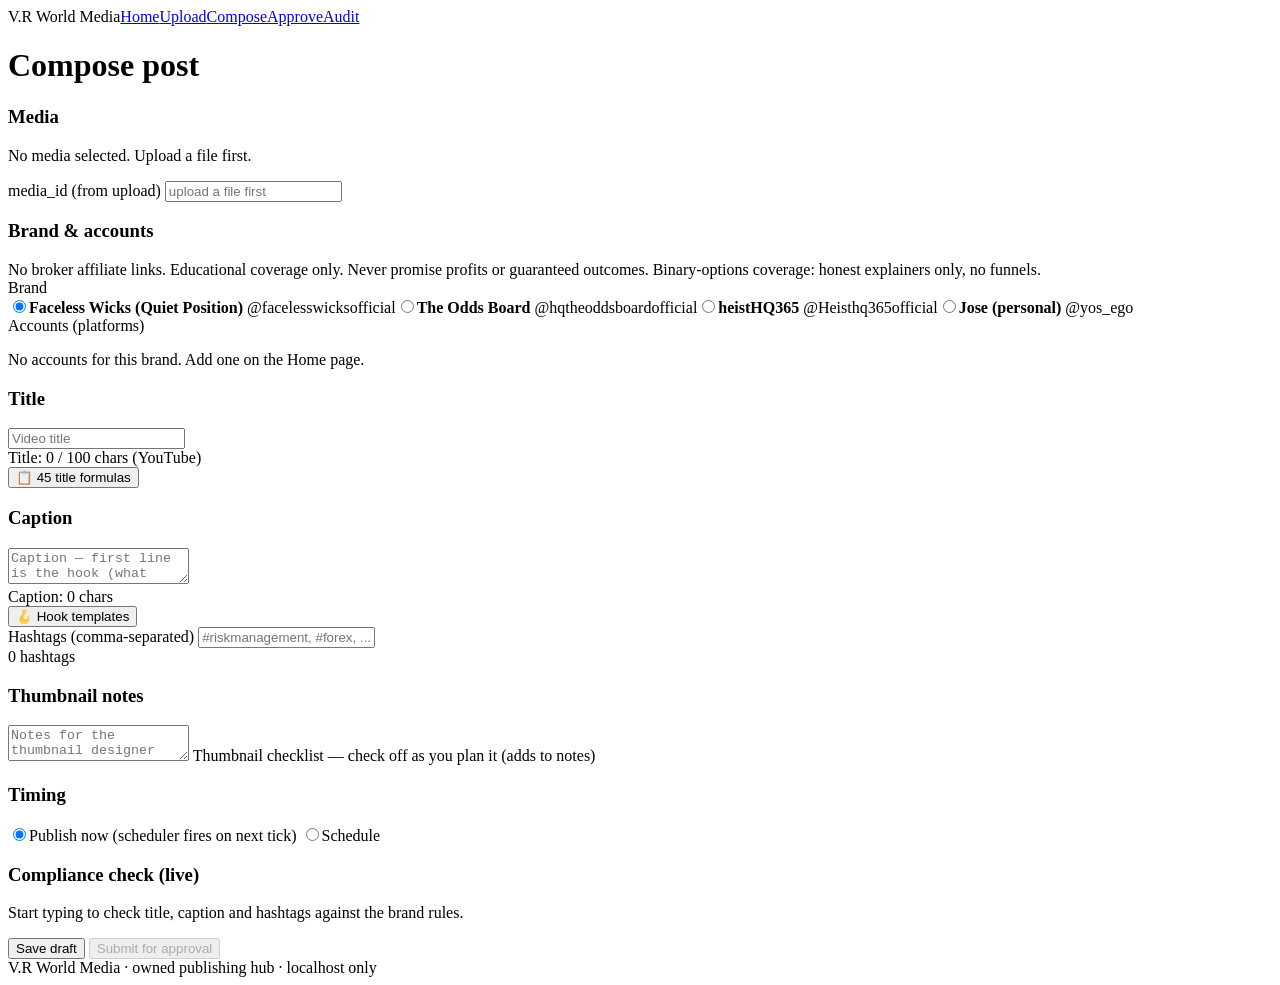
==== compose.html @ 124d6920 "updated html dashboard buttons" ====
<!DOCTYPE html>
<html lang="en">
<head>
<meta charset="utf-8">
<meta name="viewport" content="width=device-width, initial-scale=1">
<title>Compose — V.R World Media</title>
<link rel="stylesheet" href="style.css">
</head>
<body>
<nav class="nav" id="nav"></nav>

<h1>Compose post</h1>

<div class="card">
  <h3>Media</h3>
  <div id="mediaPreview"></div>
  <label for="mediaIdInput">media_id (from upload)</label>
  <input type="text" id="mediaIdInput" placeholder="upload a file first">
</div>

<div class="card">
  <h3>Brand &amp; accounts</h3>
  <div class="banner info" id="brandHintBanner"><span id="brandHint"></span></div>
  <label>Brand</label>
  <div class="checkrow" id="brandPick"></div>
  <label>Accounts (platforms)</label>
  <div id="accountPick"></div>
</div>

<div class="card">
  <h3>Title</h3>
  <input type="text" id="titleInput" placeholder="Video title">
  <div class="limit-hint" id="titleCounter"></div>
  <button class="btn" id="formulaBtn">📋 45 title formulas</button>
  <div class="picker-panel" id="formulaPanel">
    <div class="picker-tabs" id="formulaTabs"></div>
    <div id="formulaList"></div>
  </div>
</div>

<div class="card">
  <h3>Caption</h3>
  <textarea id="captionInput" placeholder="Caption — first line is the hook (what shows in search results)"></textarea>
  <div class="limit-hint" id="captionCounter"></div>
  <button class="btn" id="hookBtn">🪝 Hook templates</button>
  <div class="picker-panel" id="hookPanel"><div id="hookList"></div></div>

  <label for="hashtagInput">Hashtags (comma-separated)</label>
  <input type="text" id="hashtagInput" placeholder="#riskmanagement, #forex, ...">
  <div class="limit-hint" id="hashtagCounter"></div>
</div>

<div class="card">
  <h3>Thumbnail notes</h3>
  <textarea id="thumbNotes" placeholder="Notes for the thumbnail designer (you): composition, text, colors…"></textarea>
  <label>Thumbnail checklist — check off as you plan it (adds to notes)</label>
  <div id="thumbChecklist"></div>
</div>

<div class="card" id="heistBox" style="display:none">
  <h3>Heist compliance</h3>
  <label class="check"><input type="checkbox" id="conceptCheck">
    <span class="t"><strong>Required:</strong> this post explicitly labels concept/fan art as <code>[CONCEPT]</code> or <code>[RUMOR]</code> where needed.</span></label>
</div>

<div class="card">
  <h3>Timing</h3>
  <div class="checkrow">
    <label class="check"><input type="radio" name="timing" value="now" checked><span class="t">Publish now (scheduler fires on next tick)</span></label>
    <label class="check"><input type="radio" name="timing" value="schedule"><span class="t">Schedule</span></label>
  </div>
  <div id="scheduleBox" style="display:none">
    <label for="schedInput">Scheduled time</label>
    <input type="datetime-local" id="schedInput">
    <p class="small">YouTube uses native publishAt; TikTok, X and Instagram publish when the scheduler fires at/after this time.</p>
  </div>
</div>

<div class="card">
  <h3>Compliance check (live)</h3>
  <div id="complianceOut"><p class="small">Start typing to check title, caption and hashtags against the brand rules.</p></div>
</div>

<div class="card">
  <button class="btn primary big" id="saveBtn">Save draft</button>
  <button class="btn good big" id="submitBtn" disabled>Submit for approval</button>
  <button class="btn danger" id="deleteDraftBtn" style="display:none;margin-top:8px">Delete draft</button>
  <div id="postMsg"></div>
</div>

<footer>V.R World Media · owned publishing hub · localhost only</footer>

<script src="app.js"></script>
<script>
renderNav("compose.html");

const qs = new URLSearchParams(location.search);
let CDATA = null, ACCOUNTS = [];
let SEL_BRAND = qs.get("brand") || "";
let PRE_ACCOUNTS = (qs.get("account_ids") || "").split(",").filter(Boolean);
let DRAFT_ID = null;
let DRAFT_STATUS = null;
let SUBMITTED = false;
let LAST_BLOCKS = [];

const $ = (id) => document.getElementById(id);

/* ---------- init ---------- */
(async function init() {
  CDATA = await getComposerData();
  ACCOUNTS = await getAccounts();
  const reopenId = qs.get("post_id");
  if (reopenId) {
    await loadDraft(reopenId);
  } else if (qs.get("media_id")) {
    $("mediaIdInput").value = qs.get("media_id");
  }
  renderMediaPreview();
  renderBrandPick();
  renderChecklist();
  renderHookPicker();
  $("mediaIdInput").oninput = renderMediaPreview;
  document.querySelectorAll('input[name="timing"]').forEach(r => {
    r.onchange = () => { $("scheduleBox").style.display = r.value === "schedule" && r.checked ? "block" : "none"; };
  });
  ["titleInput", "captionInput", "hashtagInput"].forEach(id => {
    $(id).addEventListener("input", debounce(runChecks, 600));
  });
  $("formulaBtn").onclick = () => { $("formulaPanel").classList.toggle("open"); renderFormulaPicker(); };
  $("hookBtn").onclick = () => $("hookPanel").classList.toggle("open");
  $("conceptCheck") && ($("conceptCheck").onchange = runChecks);
  $("saveBtn").onclick = saveDraft;
  $("submitBtn").onclick = submitForApproval;
  $("deleteDraftBtn").onclick = deleteLoadedDraft;
  updateDeleteBtn();
  runChecks();
})();

function renderMediaPreview() {
  const fname = qs.get("filename") || "";
  const mid = $("mediaIdInput").value.trim();
  if (fname) {
    $("mediaPreview").innerHTML = mediaPreviewHTML(fname) +
      '<p class="small">media_id: <strong>' + esc(mid) + "</strong></p>";
  } else {
    $("mediaPreview").innerHTML = mid
      ? '<p class="small">media_id: <strong>' + esc(mid) + "</strong> (no preview filename passed)</p>"
      : '<p class="small">No media selected. Upload a file first.</p>';
  }
}

function selectedAccounts() {
  return [...document.querySelectorAll(".caccount:checked")].map(c => c.value);
}
function selectedPlatforms() {
  const ids = selectedAccounts();
  return [...new Set(ACCOUNTS.filter(a => ids.includes(String(a.id))).map(a => a.platform))];
}

/* ---------- brand & accounts ---------- */
function renderBrandPick() {
  const brands = [...new Set(ACCOUNTS.map(a => a.brand))].filter(b => BRANDS[b]);
  const options = brands.length ? brands : Object.keys(BRANDS);
  if (!options.includes(SEL_BRAND)) SEL_BRAND = options[0] || "";
  $("brandPick").innerHTML = options.map(b =>
    '<label class="check"><input type="radio" name="cbrand" value="' + esc(b) + '"' + (b === SEL_BRAND ? " checked" : "") + ">" +
    '<span class="t"><strong>' + esc(brandLabel(b)) + "</strong> " + esc(BRANDS[b].handle) + "</span></label>"
  ).join("");
  document.querySelectorAll('input[name="cbrand"]').forEach(r => {
    r.onchange = () => { SEL_BRAND = r.value; renderAccountPick(); renderFormulaPicker(); runChecks(); };
  });
  const pre = PRE_ACCOUNTS;
  renderAccountPick(pre);
  updateBrandUI();
}
function renderAccountPick(pre) {
  const list = ACCOUNTS.filter(a => a.brand === SEL_BRAND);
  const el = $("accountPick");
  if (!list.length) { el.innerHTML = '<p class="small">No accounts for this brand. Add one on the Home page.</p>'; return; }
  el.innerHTML = list.map(a =>
    '<label class="check"><input type="checkbox" class="caccount" value="' + esc(a.id) + '"' +
    ((pre || []).includes(String(a.id)) ? " checked" : "") + ">" +
    '<span class="t"><strong>' + esc(a.display_name || a.id) + "</strong> — " + esc(platformLabel(a.platform)) + "</span></label>"
  ).join("");
  el.querySelectorAll(".caccount").forEach(c => c.onchange = runChecks);
}
function updateBrandUI() {
  $("brandHint").textContent = BRAND_HINTS[SEL_BRAND] || "";
  const isHeist = SEL_BRAND === "heist";
  $("heistBox").style.display = isHeist ? "block" : "none";
  renderFormulaPicker();
}

/* ---------- platform limit hints + counters ---------- */
function renderCounters() {
  const limits = (CDATA && CDATA.platform_limits) || {};
  const plats = selectedPlatforms();
  // caption
  const capLen = $("captionInput").value.length;
  const capMax = Math.min(...plats.map(p => (limits[p] || {}).caption_max || Infinity));
  const cc = $("captionCounter");
  cc.textContent = "Caption: " + capLen + (capMax !== Infinity ? " / " + capMax + " chars (" + plats.join(", ") + ")" : " chars");
  cc.className = "limit-hint" + (capMax !== Infinity && capLen > capMax ? " over" : (capMax !== Infinity && capLen > capMax * 0.9 ? " warn" : ""));
  // title
  const tLen = $("titleInput").value.length;
  const tMax = (limits.youtube || {}).title_max || 100;
  const tc = $("titleCounter");
  tc.textContent = "Title: " + tLen + " / " + tMax + " chars (YouTube)";
  tc.className = "limit-hint" + (tLen > tMax ? " over" : tLen > tMax * 0.9 ? " warn" : "");
  // hashtags
  const tags = parseTags();
  const hc = $("hashtagCounter");
  let note = tags.length + " hashtag" + (tags.length === 1 ? "" : "s");
  let cls = "limit-hint";
  if (plats.includes("tiktok")) {
    const max = ((limits.tiktok || {}).hashtags_max) || 100;
    note += " · TikTok max " + max;
    if (tags.length > max) { note += " — OVER (block)"; cls += " over"; }
  }
  if (plats.includes("x")) {
    const rec = ((limits.x || {}).hashtags_recommended_max) || 4;
    note += " · X recommended ≤ " + rec;
    if (tags.length > rec) { note += " — over (warning)"; cls += " warn"; }
  }
  if (plats.includes("youtube")) note += " · YouTube: 3–5 in description max";
  hc.textContent = note;
  hc.className = cls;
}
function parseTags() {
  return $("hashtagInput").value.split(/[,\s]+/).map(t => t.trim()).filter(Boolean);
}

/* ---------- pickers ---------- */
function renderFormulaPicker() {
  if (!$("formulaPanel").classList.contains("open")) return;
  const all = (CDATA && CDATA.title_formulas) || [];
  const tabs = $("formulaTabs");
  const tabBrands = [["_all", "All 45"], ...Object.keys(FORMULA_BRAND_RANGES).map(b => [b, brandLabel(b)])];
  tabs.innerHTML = tabBrands.map(([b, l]) => '<button data-b="' + b + '">' + esc(l) + "</button>").join("");
  const list = $("formulaList");
  function show(b) {
    const items = b === "_all" ? all : formulasFor(b, all);
    list.innerHTML = items.map(t =>
      '<button class="picker-item" data-t="' + esc(t) + '">' + esc(t) + "</button>").join("");
    list.querySelectorAll(".picker-item").forEach(btn => {
      btn.onclick = () => insertAtCursor($("titleInput"), btn.dataset.t);
    });
    tabs.querySelectorAll("button").forEach(x => x.classList.toggle("on", x.dataset.b === b));
  }
  tabs.querySelectorAll("button").forEach(x => x.onclick = () => show(x.dataset.b));
  show(SEL_BRAND && FORMULA_BRAND_RANGES[SEL_BRAND] ? SEL_BRAND : "_all");
}
function renderHookPicker() {
  const hooks = (CDATA && CDATA.hook_templates) || [];
  $("hookList").innerHTML = hooks.map(h =>
    '<button class="picker-item" data-h="' + esc(h) + '">' + esc(h) + "</button>").join("");
  $("hookList").querySelectorAll(".picker-item").forEach(btn => {
    btn.onclick = () => insertAtCursor($("captionInput"), btn.dataset.h + " ");
  });
}
function insertAtCursor(field, text) {
  const s = field.selectionStart == null ? field.value.length : field.selectionStart;
  const e = field.selectionEnd == null ? field.value.length : field.selectionEnd;
  field.value = field.value.slice(0, s) + text + field.value.slice(e);
  field.focus();
  field.selectionStart = field.selectionEnd = s + text.length;
  field.dispatchEvent(new Event("input"));
}

/* ---------- thumbnail checklist ---------- */
function renderChecklist() {
  const items = (CDATA && CDATA.thumbnail_checklist) || [];
  const el = $("thumbChecklist");
  el.innerHTML = items.map((t, i) =>
    '<label class="check"><input type="checkbox" class="tcheck" data-i="' + i + '">' +
    '<span class="t">' + esc(t) + "</span></label>").join("");
  el.querySelectorAll(".tcheck").forEach(cb => {
    cb.onchange = () => {
      const line = "- [x] " + items[Number(cb.dataset.i)];
      const ta = $("thumbNotes");
      if (cb.checked) {
        if (!ta.value.includes(line)) ta.value = (ta.value.trim() ? ta.value.trim() + "\n" : "") + line;
      } else {
        ta.value = ta.value.split("\n").filter(l => l !== line).join("\n");
      }
    };
  });
}

/* ---------- live compliance ---------- */
async function runChecks() {
  renderCounters();
  const title = $("titleInput").value;
  const caption = $("captionInput").value;
  const tags = parseTags();
  const out = $("complianceOut");
  if (!SEL_BRAND) { out.innerHTML = '<p class="small">Pick a brand first.</p>'; return; }
  let blocks = [], warnings = [];
  try {
    const r = await post("/api/compliance/check", { brand: SEL_BRAND, title, caption, hashtags: tags });
    blocks = r.blocks || []; warnings = r.warnings || [];
  } catch (e) {
    out.innerHTML = '<div class="banner amber">Compliance service unreachable: ' + esc(e.message) + "</div>";
  }
  LAST_BLOCKS = blocks;
  let html = "";
  if (blocks.length) {
    html += '<div class="banner red"><span class="rule">⛔ ' + blocks.length + " block" + (blocks.length > 1 ? "s" : "") + " — submit disabled:</span><ul class='findings'>" +
      blocks.map(b => "<li><strong>" + esc(b.rule || "") + ":</strong> " + esc(b.message || "") + "</li>").join("") + "</ul></div>";
  }
  if (warnings.length) {
    html += '<div class="banner amber"><span class="rule">⚠️ ' + warnings.length + " warning" + (warnings.length > 1 ? "s" : "") + " — submit still allowed:</span><ul class='findings'>" +
      warnings.map(w => "<li><strong>" + esc(w.rule || "") + ":</strong> " + esc(w.message || "") + "</li>").join("") + "</ul></div>";
  }
  if (!blocks.length && !warnings.length && (title || caption)) {
    html += '<div class="banner green">✔ Clean — no blocks or warnings.</div>';
  }
  if (!title && !caption) html = '<p class="small">Start typing to check title, caption and hashtags against the brand rules.</p>';
  out.innerHTML = html;
  updateSubmitState();
}
function updateSubmitState() {
  const heistBlock = SEL_BRAND === "heist" && !($("conceptCheck") && $("conceptCheck").checked);
  $("submitBtn").disabled = !DRAFT_ID || SUBMITTED || LAST_BLOCKS.length > 0 || heistBlock;
  $("saveBtn").textContent = DRAFT_ID ? "Save as new draft" : "Save draft";
}
function updateDeleteBtn() {
  const show = !!DRAFT_ID && !SUBMITTED && DRAFT_STATUS === "draft";
  $("deleteDraftBtn").style.display = show ? "" : "none";
}

/* ---------- reopen saved draft (?post_id=) ---------- */
async function loadDraft(postId) {
  const msg = $("postMsg");
  try {
    const p = await get("/api/posts/" + encodeURIComponent(postId));
    DRAFT_ID = p.id;
    SUBMITTED = false;
    $("mediaIdInput").value = p.media_id != null ? String(p.media_id) : "";
    SEL_BRAND = postBrand(p) || SEL_BRAND;
    PRE_ACCOUNTS = p.account_id != null ? [String(p.account_id)] : [];
    $("titleInput").value = p.title || "";
    $("captionInput").value = p.caption || "";
    $("hashtagInput").value = (p.hashtags || []).join(", ");
    $("thumbNotes").value = p.thumbnail_notes || "";
    if (p.scheduled_at) {
      document.querySelector('input[name="timing"][value="schedule"]').checked = true;
      $("scheduleBox").style.display = "block";
      $("schedInput").value = String(p.scheduled_at).slice(0, 16);
    }
    if (p.labels_concept_art && $("conceptCheck")) $("conceptCheck").checked = true;
    const st = p.status || "draft";
    DRAFT_STATUS = st;
    msg.innerHTML = st === "draft"
      ? '<div class="banner info">Reopened draft <strong>post #' + esc(String(p.id)) + "</strong> — review and submit.</div>"
      : '<div class="banner amber">Post #' + esc(String(p.id)) + " is already <strong>" + esc(st) +
        "</strong> — saving here creates a new draft.</div>";
  } catch (e) {
    DRAFT_ID = null;
    DRAFT_STATUS = null;
    msg.innerHTML = '<div class="banner red">⚠️ Could not load draft #' + esc(String(postId)) + ": " +
      esc(e.message) + "</div>";
  }
  updateSubmitState();
  updateDeleteBtn();
}

/* ---------- save & submit ---------- */
async function saveDraft() {
  const msg = $("postMsg");
  msg.innerHTML = "";
  const media_id = $("mediaIdInput").value.trim();
  const account_ids = selectedAccounts();
  if (!media_id) { msg.innerHTML = '<p class="error">media_id is required — upload a file first.</p>'; return; }
  if (!account_ids.length) { msg.innerHTML = '<p class="error">Pick at least one account.</p>'; return; }
  if (!$("titleInput").value.trim()) { msg.innerHTML = '<p class="error">Title is required.</p>'; return; }
  let scheduled_at = null;
  const timing = document.querySelector('input[name="timing"]:checked').value;
  if (timing === "schedule") {
    const v = $("schedInput").value;
    if (!v) { msg.innerHTML = '<p class="error">Pick a scheduled time, or choose “Publish now”.</p>'; return; }
    scheduled_at = new Date(v).toISOString();
  }
  const body = {
    media_id,
    account_ids,
    title: $("titleInput").value.trim(),
    caption: $("captionInput").value,
    hashtags: parseTags(),
    thumbnail_notes: $("thumbNotes").value,
    scheduled_at,
    labels_concept_art: SEL_BRAND === "heist" ? !!($("conceptCheck") && $("conceptCheck").checked) : false
  };
  $("saveBtn").disabled = true;
  try {
    const postData = await post("/api/posts", body);
    const created = (postData.posts && postData.posts[0]) || postData;
    DRAFT_ID = created.id;
    DRAFT_STATUS = created.status || "draft";
    SUBMITTED = false;
    msg.innerHTML = '<div class="banner green">Draft saved — post #' + esc(String(DRAFT_ID)) + " (" + esc(created.status || "draft") + "). Now review compliance and submit.</div>";
    await runChecks();
  } catch (e) { msg.innerHTML = '<p class="error">' + esc(e.message) + "</p>"; }
  $("saveBtn").disabled = false;
  updateSubmitState();
  updateDeleteBtn();
}

async function submitForApproval() {
  if (!DRAFT_ID) return;
  const msg = $("postMsg");
  $("submitBtn").disabled = true;
  try {
    const r = await post("/api/posts/" + encodeURIComponent(DRAFT_ID) + "/submit", {});
    const errs = r.errors || r.blocks || [];
    if (errs.length) {
      msg.innerHTML = '<div class="banner red"><span class="rule">⛔ Submit blocked — staying on draft:</span><ul class="findings">' +
        errs.map(e => "<li><strong>" + esc(e.rule || "") + ":</strong> " + esc(e.message || "") + "</li>").join("") +
        "</ul></div>";
      await runChecks();
    } else {
      const warnCount = (r.warnings || []).length;
      SUBMITTED = true;
      msg.innerHTML = '<div class="banner green">✔ Submitted for approval — post #' + esc(String(DRAFT_ID)) +
        " is now <strong>pending_approval</strong>" + (warnCount ? " with " + warnCount + " warning(s) on file" : "") +
        '. Review it in <a href="approve.html">Approve</a>.</div>';
      $("submitBtn").disabled = true;
    }
  } catch (e) {
    // 422 from /submit carries {errors:[...]} — render the blocks, not raw JSON.
    let html = '<p class="error">' + esc(e.message) + "</p>";
    try {
      const data = JSON.parse(e.message);
      const errs = data.errors || data.blocks || [];
      if (errs.length) {
        html = '<div class="banner red"><span class="rule">⛔ Submit blocked — staying on draft:</span><ul class="findings">' +
          errs.map(x => "<li><strong>" + esc(x.rule || "") + ":</strong> " + esc(x.message || "") + "</li>").join("") +
          "</ul></div>";
      }
    } catch (_) { /* not JSON — keep the raw message */ }
    msg.innerHTML = html;
    await runChecks();
  }
  updateSubmitState();
  updateDeleteBtn();
}

async function deleteLoadedDraft() {
  if (!DRAFT_ID) return;
  if (!confirm("Delete this draft? This cannot be undone.")) return;
  const msg = $("postMsg");
  try {
    await del("/api/posts/" + encodeURIComponent(DRAFT_ID));
    DRAFT_ID = null;
    DRAFT_STATUS = null;
    SUBMITTED = false;
    $("mediaIdInput").value = "";
    $("titleInput").value = "";
    $("captionInput").value = "";
    $("hashtagInput").value = "";
    $("thumbNotes").value = "";
    $("schedInput").value = "";
    document.querySelector('input[name="timing"][value="now"]').checked = true;
    $("scheduleBox").style.display = "none";
    if ($("conceptCheck")) $("conceptCheck").checked = false;
    renderMediaPreview();
    msg.innerHTML = '<div class="banner green">✔ Draft deleted.</div>';
  } catch (e) {
    msg.innerHTML = '<p class="error">Delete failed: ' + esc(e.message) + "</p>";
  }
  updateSubmitState();
  updateDeleteBtn();
}
</script>
</body>
</html>
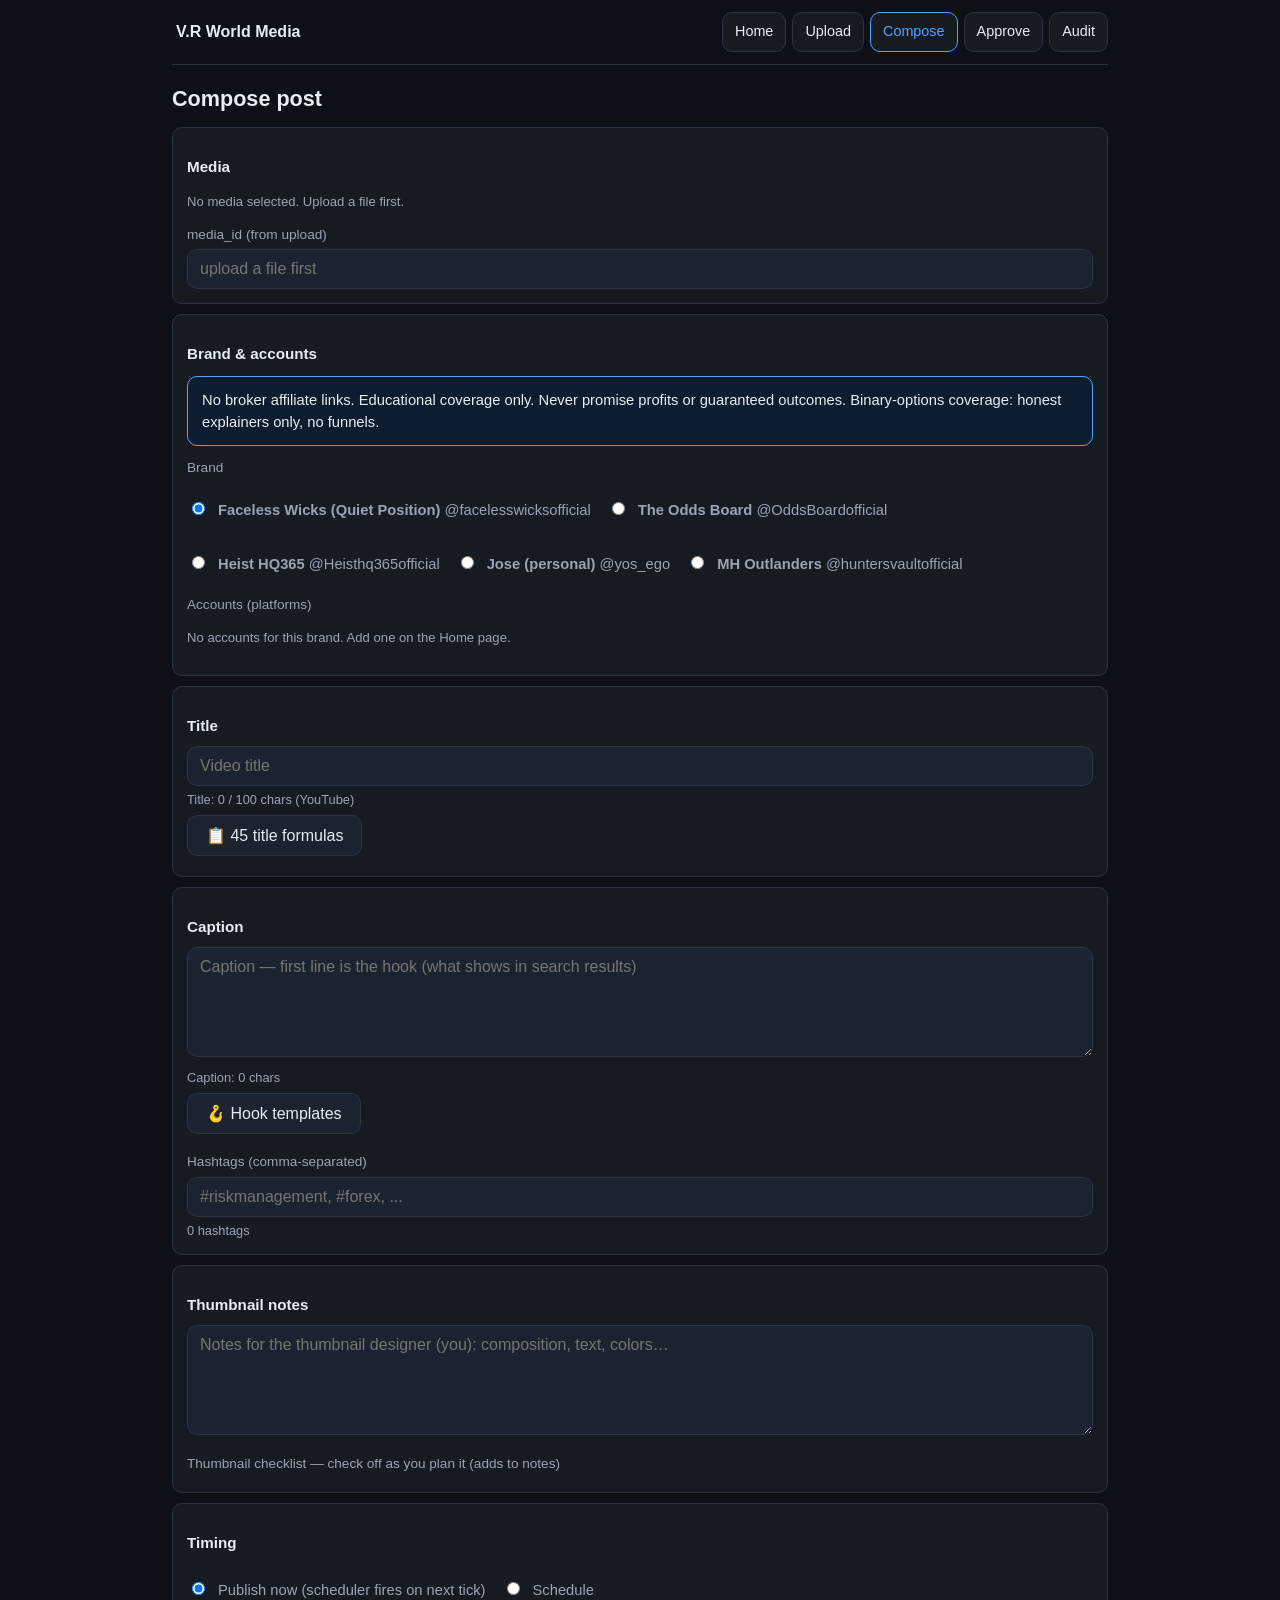
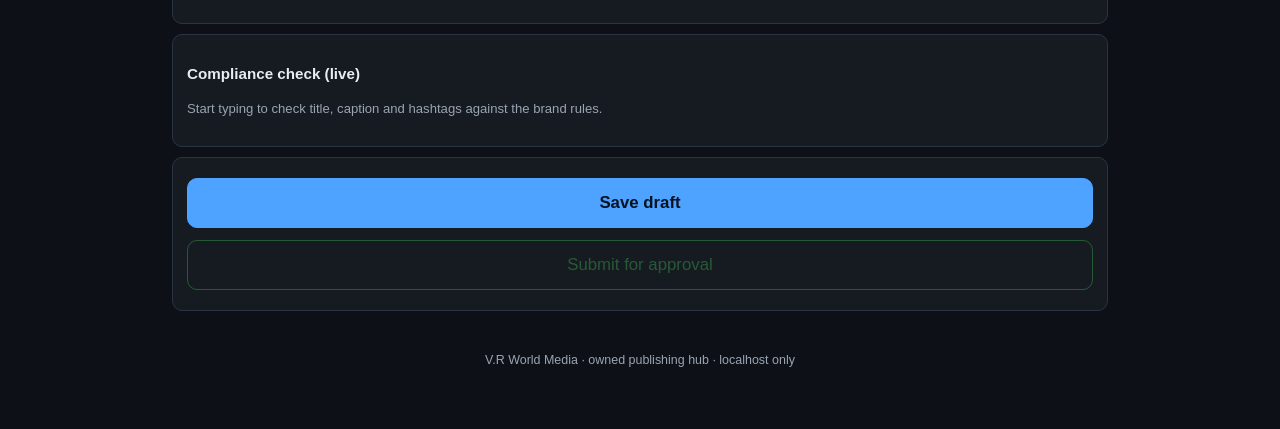
==== commit f54955b5: "Template cleanup: meta platforms + Pack #2 + Pack #3, dedupe app.js" ====
--- a/compose.html
+++ b/compose.html
@@ -4,7 +4,7 @@
 <meta charset="utf-8">
 <meta name="viewport" content="width=device-width, initial-scale=1">
 <title>Compose — V.R World Media</title>
-<link rel="stylesheet" href="style.css">
+<link rel="stylesheet" href="css/styles.css">
 </head>
 <body>
 <nav class="nav" id="nav"></nav>
@@ -73,6 +73,7 @@
     <label for="schedInput">Scheduled time</label>
     <input type="datetime-local" id="schedInput">
     <p class="small">YouTube uses native publishAt; TikTok, X and Instagram publish when the scheduler fires at/after this time.</p>
+    <p class="small" id="rotationHint"></p>
   </div>
 </div>
 
@@ -90,7 +91,7 @@
 
 <footer>V.R World Media · owned publishing hub · localhost only</footer>
 
-<script src="app.js"></script>
+<script src="js/app.js"></script>
 <script>
 renderNav("compose.html");
 
@@ -121,8 +122,12 @@
   renderHookPicker();
   $("mediaIdInput").oninput = renderMediaPreview;
   document.querySelectorAll('input[name="timing"]').forEach(r => {
-    r.onchange = () => { $("scheduleBox").style.display = r.value === "schedule" && r.checked ? "block" : "none"; };
+    r.onchange = () => {
+      $("scheduleBox").style.display = r.value === "schedule" && r.checked ? "block" : "none";
+      updateRotationHint();
+    };
   });
+  $("schedInput").addEventListener("change", () => { updateRotationHint(); runChecks(); });
   ["titleInput", "captionInput", "hashtagInput"].forEach(id => {
     $(id).addEventListener("input", debounce(runChecks, 600));
   });
@@ -167,7 +172,7 @@
     '<span class="t"><strong>' + esc(brandLabel(b)) + "</strong> " + esc(BRANDS[b].handle) + "</span></label>"
   ).join("");
   document.querySelectorAll('input[name="cbrand"]').forEach(r => {
-    r.onchange = () => { SEL_BRAND = r.value; renderAccountPick(); renderFormulaPicker(); runChecks(); };
+    r.onchange = () => { SEL_BRAND = r.value; renderAccountPick(); renderFormulaPicker(); runChecks(); updateRotationHint(); };
   });
   const pre = PRE_ACCOUNTS;
   renderAccountPick(pre);
@@ -297,7 +302,15 @@
   if (!SEL_BRAND) { out.innerHTML = '<p class="small">Pick a brand first.</p>'; return; }
   let blocks = [], warnings = [];
   try {
-    const r = await post("/api/compliance/check", { brand: SEL_BRAND, title, caption, hashtags: tags });
+    const payload = { brand: SEL_BRAND, title, caption, hashtags: tags };
+    if (selectedPlatforms().includes("youtube")) {
+      payload.platform = "youtube";
+      const timing = document.querySelector('input[name="timing"]:checked');
+      if (timing && timing.value === "schedule" && $("schedInput").value) {
+        payload.scheduled_at = new Date($("schedInput").value).toISOString();
+      }
+    }
+    const r = await post("/api/compliance/check", payload);
     blocks = r.blocks || []; warnings = r.warnings || [];
   } catch (e) {
     out.innerHTML = '<div class="banner amber">Compliance service unreachable: ' + esc(e.message) + "</div>";
@@ -319,6 +332,25 @@
   out.innerHTML = html;
   updateSubmitState();
 }
+/* ---------- rotation window hint ---------- */
+async function updateRotationHint() {
+  const el = $("rotationHint");
+  if (!el) return;
+  const timing = document.querySelector('input[name="timing"]:checked');
+  if (!SEL_BRAND || !timing || timing.value !== "schedule" || !$("schedInput").value) {
+    el.textContent = "";
+    return;
+  }
+  try {
+    const r = await get("/api/rotation/windows?brand=" + encodeURIComponent(SEL_BRAND) +
+      "&date=" + encodeURIComponent($("schedInput").value.slice(0, 10)));
+    el.textContent = r.exempt
+      ? "No YouTube rotation set for this brand — any time is fine."
+      : "YouTube rotation — cycle day " + r.cycle_day + ": windows " + r.windows_pt.join(" and ") +
+        " PT (±" + r.grace_minutes + " min grace). Off-window times warn at submit/approve, never block.";
+  } catch (e) { el.textContent = ""; }
+}
+
 function updateSubmitState() {
   const heistBlock = SEL_BRAND === "heist" && !($("conceptCheck") && $("conceptCheck").checked);
   $("submitBtn").disabled = !DRAFT_ID || SUBMITTED || LAST_BLOCKS.length > 0 || heistBlock;
@@ -363,6 +395,7 @@
   }
   updateSubmitState();
   updateDeleteBtn();
+  updateRotationHint();
 }
 
 /* ---------- save & submit ---------- */
--- a/css/styles.css
+++ b/css/styles.css
@@ -0,0 +1,169 @@
+/* V.R World Media — posting dashboard. Dark, mobile-first, no frameworks. */
+:root {
+  --bg: #0d1117;
+  --panel: #161b22;
+  --panel2: #1c2330;
+  --line: #2a3442;
+  --text: #e6edf3;
+  --dim: #9aa4b2;
+  --accent: #4da3ff;
+  --green: #3fb950;
+  --red: #f85149;
+  --amber: #d29922;
+  --radius: 10px;
+}
+* { box-sizing: border-box; }
+html { -webkit-text-size-adjust: 100%; }
+body {
+  margin: 0; background: var(--bg); color: var(--text);
+  font-family: -apple-system, BlinkMacSystemFont, "Segoe UI", Roboto, Helvetica, Arial, sans-serif;
+  font-size: 16px; line-height: 1.5;
+  max-width: 960px; margin: 0 auto; padding: 0 12px 60px;
+}
+h1 { font-size: 1.35rem; margin: 18px 0 12px; }
+h2 { font-size: 1.05rem; margin: 22px 0 10px; color: var(--text); }
+h3 { font-size: .95rem; margin: 14px 0 8px; }
+a { color: var(--accent); }
+.small { font-size: .82rem; color: var(--dim); }
+.muted { color: var(--dim); }
+
+/* top nav */
+.nav {
+  display: flex; flex-wrap: wrap; gap: 6px;
+  padding: 12px 0; border-bottom: 1px solid var(--line);
+  position: sticky; top: 0; background: var(--bg); z-index: 10;
+}
+.nav a {
+  text-decoration: none; color: var(--text);
+  background: var(--panel); border: 1px solid var(--line);
+  padding: 8px 12px; border-radius: var(--radius); font-size: .9rem;
+}
+.nav a.active { border-color: var(--accent); color: var(--accent); }
+.nav .brand { font-weight: 700; margin-right: auto; background: none; border: none; padding: 8px 4px; }
+
+/* cards & panels */
+.card {
+  background: var(--panel); border: 1px solid var(--line);
+  border-radius: var(--radius); padding: 14px; margin: 10px 0;
+}
+.card.tight { padding: 10px 12px; }
+.row { display: flex; flex-wrap: wrap; gap: 10px; align-items: center; }
+.spread { justify-content: space-between; }
+.grid { display: grid; gap: 10px; }
+@media (min-width: 640px) { .grid.cols2 { grid-template-columns: 1fr 1fr; } .grid.cols3 { grid-template-columns: 1fr 1fr 1fr; } }
+
+/* linked post cards (drafts reopen in the composer) */
+.post-link { color: inherit; text-decoration: none; display: block; }
+.post-link .card { transition: border-color .15s; margin: 10px 0; }
+.post-link:hover .card, .post-link:focus-visible .card { border-color: var(--accent); }
+
+/* status pills */
+.pill {
+  display: inline-block; padding: 2px 10px; border-radius: 999px;
+  font-size: .78rem; font-weight: 600; border: 1px solid var(--line);
+  background: var(--panel2); text-transform: uppercase; letter-spacing: .03em;
+}
+.pill.draft { color: var(--dim); }
+.pill.pending_approval { color: var(--amber); border-color: var(--amber); }
+.pill.approved { color: var(--accent); border-color: var(--accent); }
+.pill.scheduled { color: #a371f7; border-color: #a371f7; }
+.pill.published { color: var(--green); border-color: var(--green); }
+.pill.failed { color: var(--red); border-color: var(--red); }
+
+/* status count cards */
+.stat-grid { display: grid; grid-template-columns: repeat(3, 1fr); gap: 8px; margin: 10px 0; }
+.stat {
+  background: var(--panel); border: 1px solid var(--line); border-radius: var(--radius);
+  padding: 10px; text-align: center;
+}
+.stat .n { font-size: 1.5rem; font-weight: 700; }
+.stat .l { font-size: .75rem; color: var(--dim); text-transform: uppercase; letter-spacing: .04em; }
+
+/* forms */
+label { display: block; font-size: .85rem; color: var(--dim); margin: 12px 0 4px; }
+input[type="text"], input[type="datetime-local"], input[type="number"],
+textarea, select {
+  width: 100%; background: var(--panel2); color: var(--text);
+  border: 1px solid var(--line); border-radius: var(--radius);
+  padding: 10px 12px; font-size: 1rem; font-family: inherit;
+}
+textarea { min-height: 110px; resize: vertical; }
+input:focus, textarea:focus, select:focus { outline: none; border-color: var(--accent); }
+.check { display: flex; gap: 10px; align-items: flex-start; padding: 8px 0; border-bottom: 1px solid var(--line); }
+.check:last-child { border-bottom: none; }
+.check input[type="checkbox"] { width: 20px; height: 20px; margin-top: 2px; accent-color: var(--accent); flex: none; }
+.check .t { font-size: .92rem; }
+.checkrow { display: flex; flex-wrap: wrap; gap: 8px 16px; }
+.checkrow .check { border: none; padding: 4px 0; }
+
+/* buttons */
+.btn {
+  display: inline-block; border: 1px solid var(--line); border-radius: var(--radius);
+  background: var(--panel2); color: var(--text);
+  padding: 10px 18px; font-size: 1rem; cursor: pointer; margin: 6px 6px 6px 0;
+}
+.btn.primary { background: var(--accent); border-color: var(--accent); color: #06121f; font-weight: 700; }
+.btn.danger { background: transparent; border-color: var(--red); color: var(--red); }
+.btn.good { background: transparent; border-color: var(--green); color: var(--green); }
+.btn:disabled { opacity: .4; cursor: not-allowed; }
+.btn.big { width: 100%; padding: 14px; font-size: 1.05rem; }
+
+/* banners */
+.banner {
+  border-radius: var(--radius); padding: 12px 14px; margin: 10px 0; font-size: .92rem;
+  border: 1px solid var(--line); background: var(--panel);
+}
+.banner.red { border-color: var(--red); background: #2a1215; }
+.banner.red .rule, .banner .rule { font-weight: 700; }
+.banner.red .rule { color: var(--red); }
+.banner.amber { border-color: var(--amber); background: #241c08; }
+.banner.amber .rule { color: var(--amber); }
+.banner.green { border-color: var(--green); background: #0f2317; }
+.banner.info { border-color: var(--accent); background: #0e1c30; }
+ul.findings { margin: 8px 0 4px; padding-left: 20px; }
+ul.findings li { margin: 4px 0; }
+
+/* pickers (formula/hook panels) */
+.picker-panel {
+  display: none; border: 1px solid var(--line); border-radius: var(--radius);
+  background: var(--panel2); padding: 10px; margin-top: 8px; max-height: 320px; overflow-y: auto;
+}
+.picker-panel.open { display: block; }
+.picker-item {
+  display: block; width: 100%; text-align: left; background: var(--panel);
+  border: 1px solid var(--line); border-radius: 8px; color: var(--text);
+  padding: 8px 10px; margin: 6px 0; font-size: .9rem; cursor: pointer;
+}
+.picker-item:active { border-color: var(--accent); }
+.picker-tabs { display: flex; flex-wrap: wrap; gap: 6px; margin-bottom: 8px; }
+.picker-tabs button {
+  background: var(--panel); border: 1px solid var(--line); color: var(--dim);
+  border-radius: 999px; padding: 5px 12px; font-size: .82rem; cursor: pointer;
+}
+.picker-tabs button.on { color: var(--accent); border-color: var(--accent); }
+
+/* tables */
+table { width: 100%; border-collapse: collapse; font-size: .88rem; }
+th, td { text-align: left; padding: 8px 6px; border-bottom: 1px solid var(--line); vertical-align: top; }
+th { color: var(--dim); font-weight: 600; font-size: .78rem; text-transform: uppercase; letter-spacing: .04em; }
+tr:last-child td { border-bottom: none; }
+.wrap { overflow-x: auto; }
+
+/* media preview */
+.preview { max-width: 100%; border-radius: var(--radius); border: 1px solid var(--line); display: block; margin: 8px 0; }
+.preview.small { max-width: 220px; }
+video.preview { max-height: 340px; }
+
+/* limit hints */
+.limit-hint { font-size: .8rem; color: var(--dim); margin-top: 4px; }
+.limit-hint.over { color: var(--red); font-weight: 700; }
+.limit-hint.warn { color: var(--amber); font-weight: 700; }
+
+/* spend meter */
+.meter { height: 14px; background: var(--panel2); border: 1px solid var(--line); border-radius: 999px; overflow: hidden; margin: 8px 0; }
+.meter > div { height: 100%; background: var(--accent); }
+
+/* misc */
+.error { color: var(--red); font-size: .9rem; margin: 8px 0; }
+.tag { display: inline-block; background: var(--panel2); border: 1px solid var(--line); border-radius: 6px; padding: 1px 8px; font-size: .8rem; margin: 2px 4px 2px 0; }
+footer { margin-top: 40px; font-size: .78rem; color: var(--dim); text-align: center; }
